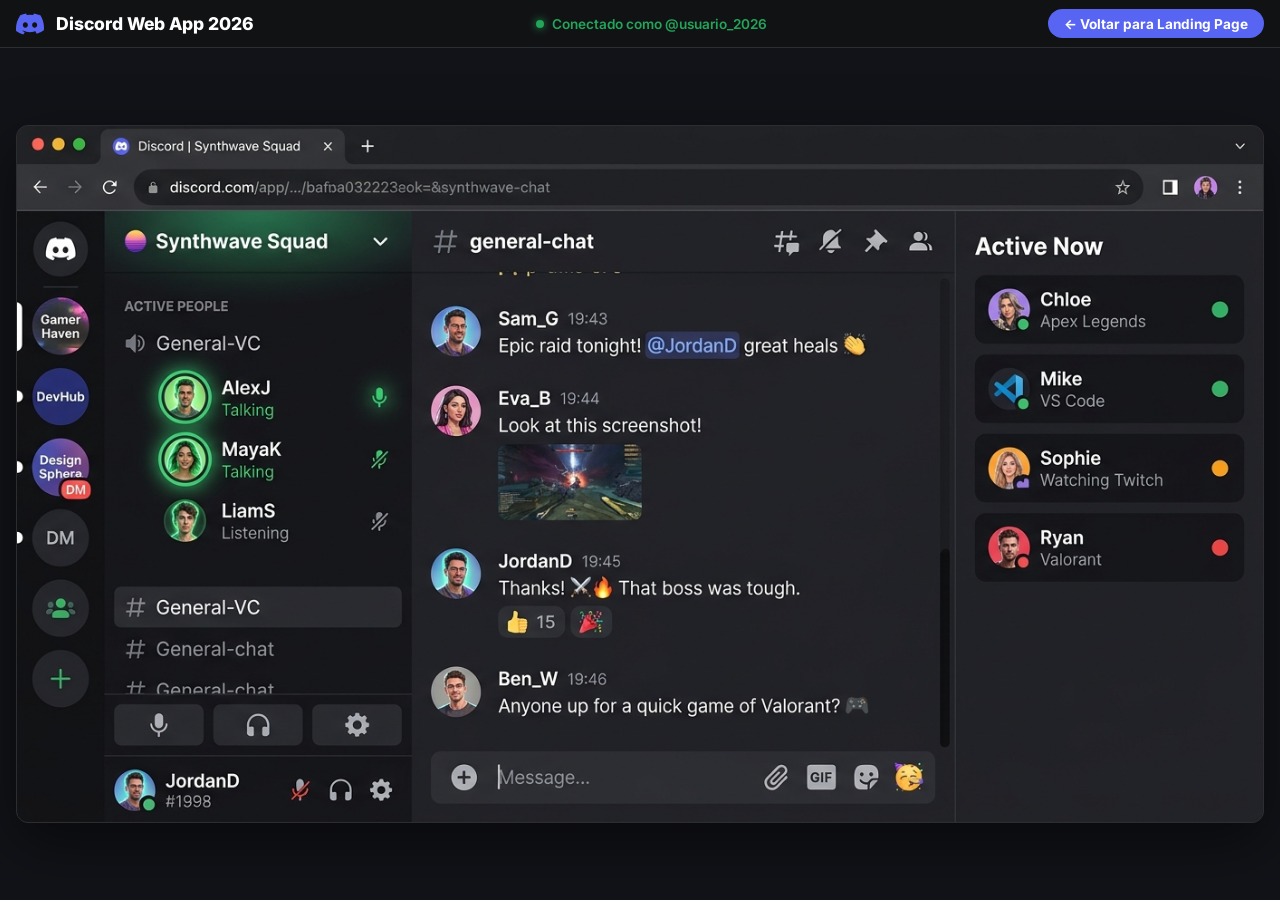
==== app.html @ fc0c8925 "atualiza landing page Discord 2026, modo escuroe  app.html e correções de layout" ====
<!DOCTYPE html>
<html lang="pt-BR">
<head>
  <meta charset="UTF-8">
  <meta name="viewport" content="width=device-width, initial-scale=1.0">
  <meta name="description" content="Discord Web App 2026 - Conecte-se com sua comunidade">
  <title>Discord - Web App (2026)</title>
  
  <!-- Favicon SVG Inline para evitar erro 404 no console -->
  <link rel="icon" type="image/svg+xml" href="data:image/svg+xml,<svg xmlns='http://www.w3.org/2000/svg' viewBox='0 0 127.14 96.36' fill='%235865F2'><path d='M107.7,8.07A105.15,105.15,0,0,0,81.47,0a72.06,72.06,0,0,0-3.36,6.83A97.68,97.68,0,0,0,49,6.83,72.37,72.37,0,0,0,45.64,0,105.89,105.89,0,0,0,19.39,8.09C2.79,32.65-1.71,56.6.54,80.21A105.73,105.73,0,0,0,32.71,96.36,77.7,77.7,0,0,0,39.6,85.25a68.42,68.42,0,0,1-10.85-5.18c.91-.66,1.8-1.34,2.66-2a75.57,75.57,0,0,0,64.32,0c.87.68,1.75,1.36,2.66-2a68.68,68.68,0,0,1-10.87,5.19,77,77,0,0,0,6.89,11.1,105.25,105.25,0,0,0,32.19-16.14c2.64-27.38-4.51-51.11-18.91-72.15ZM42.45,65.69C36.18,65.69,31,60,31,53s5-12.74,11.43-12.74S54,45.91,53.87,53,48.83,65.69,42.45,65.69Zm42.24,0C78.41,65.69,73.25,60,73.25,53s5-12.74,11.44-12.74S96.23,45.91,96.11,53,91.08,65.69,84.69,65.69Z'/></svg>">

  <!-- Google Fonts -->
  <link rel="preconnect" href="https://fonts.googleapis.com">
  <link rel="preconnect" href="https://fonts.gstatic.com" crossorigin>
  <link href="https://fonts.googleapis.com/css2?family=Inter:wght@400;600;700;800&display=swap" rel="stylesheet">
  
  <style>
    *, *::before, *::after {
      box-sizing: border-box;
      margin: 0;
      padding: 0;
    }

    body {
      font-family: 'Inter', system-ui, sans-serif;
      background-color: #1e1f22;
      color: #ffffff;
      height: 100vh;
      display: flex;
      flex-direction: column;
      overflow: hidden;
    }

    /* BARRA SUPERIOR DO APP */
    .app-topbar {
      background-color: #111214;
      height: 48px;
      display: flex;
      align-items: center;
      justify-content: space-between;
      padding-inline: 1rem;
      border-bottom: 1px solid #2b2d31;
      z-index: 100;
    }

    .topbar-brand {
      display: flex;
      align-items: center;
      gap: 0.75rem;
      text-decoration: none;
      color: #ffffff;
      font-weight: 800;
      font-size: 1.1rem;
    }

    .topbar-brand svg {
      color: #5865f2;
    }

    .btn-back {
      display: inline-flex;
      align-items: center;
      gap: 0.5rem;
      background-color: #5865f2;
      color: #ffffff;
      text-decoration: none;
      padding: 0.4rem 1rem;
      border-radius: 20px;
      font-weight: 700;
      font-size: 0.85rem;
      transition: background-color 0.2s ease, transform 0.2s ease;
    }

    .btn-back:hover {
      background-color: #4752c4;
      transform: translateY(-1px);
    }

    .topbar-status {
      display: flex;
      align-items: center;
      gap: 0.5rem;
      font-size: 0.85rem;
      color: #23a55a;
      font-weight: 600;
    }

    .status-dot {
      width: 8px;
      height: 8px;
      background-color: #23a55a;
      border-radius: 50%;
      box-shadow: 0 0 8px #23a55a;
    }

    /* CONTEÚDO PRINCIPAL COM A IMAGEM DISCORD-2026.PNG */
    .app-viewport {
      flex: 1;
      display: flex;
      align-items: center;
      justify-content: center;
      padding: 1rem;
      background-color: #121318;
      overflow: auto;
    }

    .app-mockup-wrapper {
      width: 100%;
      max-width: 1400px;
      border-radius: 12px;
      overflow: hidden;
      box-shadow: 0 20px 60px rgba(0, 0, 0, 0.5);
      border: 1px solid #2b2d31;
      background-color: #2b2d31;
    }

    .app-mockup-img {
      width: 100%;
      height: auto;
      display: block;
      object-fit: cover;
    }
  </style>
</head>
<body>

  <!-- BARRA DE NAVEGAÇÃO SUPERIOR -->
  <header class="app-topbar">
    <a href="index.html" class="topbar-brand">
      <svg width="28" height="28" viewBox="0 0 127.14 96.36" fill="currentColor">
        <path d="M107.7,8.07A105.15,105.15,0,0,0,81.47,0a72.06,72.06,0,0,0-3.36,6.83A97.68,97.68,0,0,0,49,6.83,72.37,72.37,0,0,0,45.64,0,105.89,105.89,0,0,0,19.39,8.09C2.79,32.65-1.71,56.6.54,80.21A105.73,105.73,0,0,0,32.71,96.36,77.7,77.7,0,0,0,39.6,85.25a68.42,68.42,0,0,1-10.85-5.18c.91-.66,1.8-1.34,2.66-2a75.57,75.57,0,0,0,64.32,0c.87.68,1.75,1.36,2.66-2a68.68,68.68,0,0,1-10.87,5.19,77,77,0,0,0,6.89,11.1,105.25,105.25,0,0,0,32.19-16.14c2.64-27.38-4.51-51.11-18.91-72.15ZM42.45,65.69C36.18,65.69,31,60,31,53s5-12.74,11.43-12.74S54,45.91,53.87,53,48.83,65.69,42.45,65.69Zm42.24,0C78.41,65.69,73.25,60,73.25,53s5-12.74,11.44-12.74S96.23,45.91,96.11,53,91.08,65.69,84.69,65.69Z"/>
      </svg>
      <span>Discord Web App 2026</span>
    </a>

    <div class="topbar-status">
      <span class="status-dot"></span>
      <span>Conectado como @usuario_2026</span>
    </div>

    <a href="index.html" class="btn-back">
      &larr; Voltar para Landing Page
    </a>
  </header>

  <!-- MOSTRADORES DA INTERFACE UTILIZANDO DISCORD-2026.PNG -->
  <main class="app-viewport">
    <div class="app-mockup-wrapper">
      <img src="images/discord-2026.png" alt="Interface Discord Web App 2026" class="app-mockup-img">
    </div>
  </main>

</body>
</html>
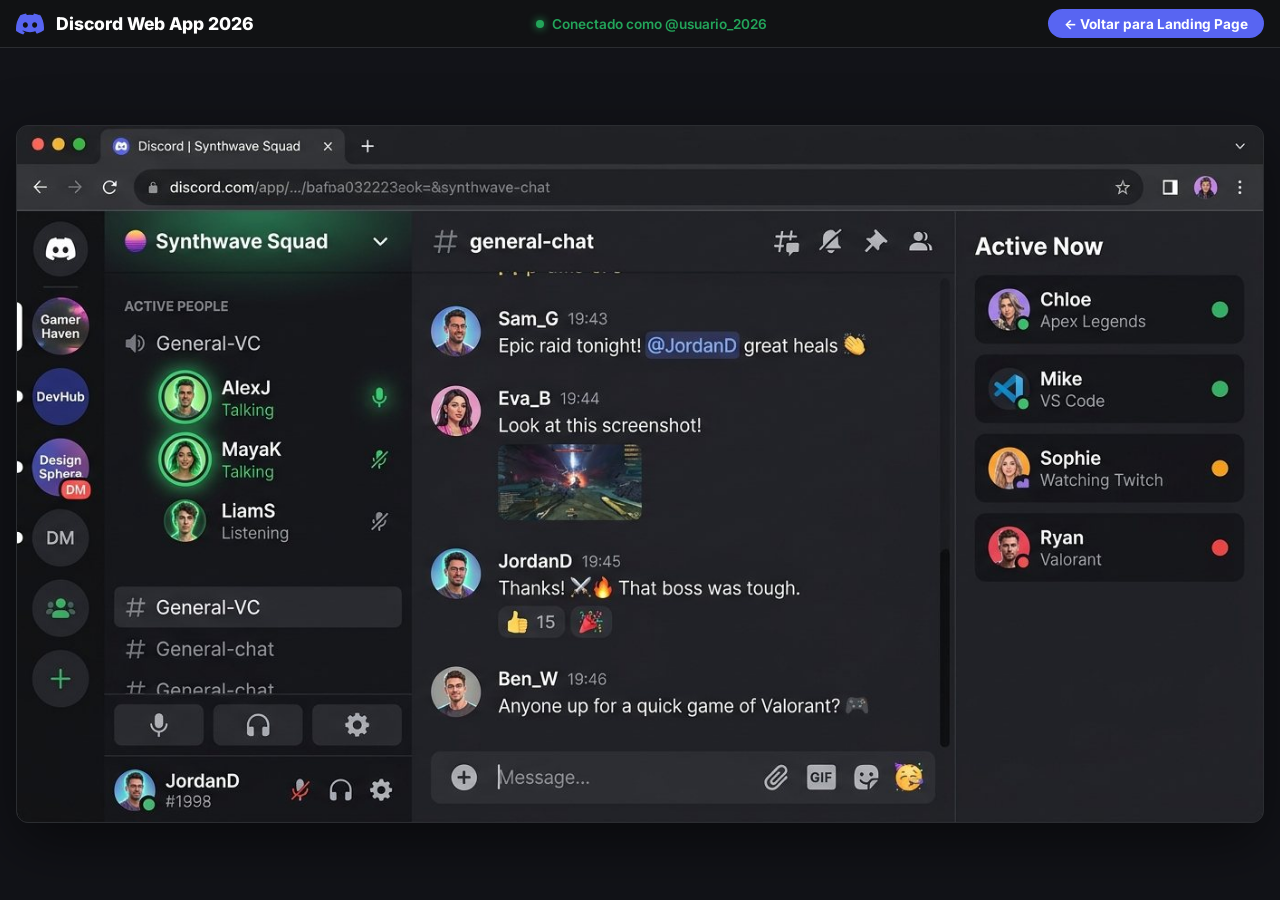
==== commit 415293a6: "refatoração com qualidade no código" ====
--- a/app.html
+++ b/app.html
@@ -1,154 +1,60 @@
 <!DOCTYPE html>
 <html lang="pt-BR">
+
 <head>
-  <meta charset="UTF-8">
-  <meta name="viewport" content="width=device-width, initial-scale=1.0">
-  <meta name="description" content="Discord Web App 2026 - Conecte-se com sua comunidade">
-  <title>Discord - Web App (2026)</title>
-  
-  <!-- Favicon SVG Inline para evitar erro 404 no console -->
-  <link rel="icon" type="image/svg+xml" href="data:image/svg+xml,<svg xmlns='http://www.w3.org/2000/svg' viewBox='0 0 127.14 96.36' fill='%235865F2'><path d='M107.7,8.07A105.15,105.15,0,0,0,81.47,0a72.06,72.06,0,0,0-3.36,6.83A97.68,97.68,0,0,0,49,6.83,72.37,72.37,0,0,0,45.64,0,105.89,105.89,0,0,0,19.39,8.09C2.79,32.65-1.71,56.6.54,80.21A105.73,105.73,0,0,0,32.71,96.36,77.7,77.7,0,0,0,39.6,85.25a68.42,68.42,0,0,1-10.85-5.18c.91-.66,1.8-1.34,2.66-2a75.57,75.57,0,0,0,64.32,0c.87.68,1.75,1.36,2.66-2a68.68,68.68,0,0,1-10.87,5.19,77,77,0,0,0,6.89,11.1,105.25,105.25,0,0,0,32.19-16.14c2.64-27.38-4.51-51.11-18.91-72.15ZM42.45,65.69C36.18,65.69,31,60,31,53s5-12.74,11.43-12.74S54,45.91,53.87,53,48.83,65.69,42.45,65.69Zm42.24,0C78.41,65.69,73.25,60,73.25,53s5-12.74,11.44-12.74S96.23,45.91,96.11,53,91.08,65.69,84.69,65.69Z'/></svg>">
+	<meta charset="UTF-8">
+	<meta name="viewport" content="width=device-width, initial-scale=1.0">
+	<meta name="theme-color" content="#5865f2">
+	<meta name="description" content="Discord Web App 2026 - Conecte-se com sua comunidade">
+	<meta property="og:title" content="Discord - Web App (2026)">
+	<meta property="og:description" content="Discord Web App 2026 - Conecte-se com sua comunidade">
+	<meta property="og:type" content="website">
+	<meta property="og:image" content="images/discord-2026.jpg">
+	<meta name="twitter:card" content="summary_large_image">
+	<title>Discord - Web App (2026)</title>
 
-  <!-- Google Fonts -->
-  <link rel="preconnect" href="https://fonts.googleapis.com">
-  <link rel="preconnect" href="https://fonts.gstatic.com" crossorigin>
-  <link href="https://fonts.googleapis.com/css2?family=Inter:wght@400;600;700;800&display=swap" rel="stylesheet">
-  
-  <style>
-    *, *::before, *::after {
-      box-sizing: border-box;
-      margin: 0;
-      padding: 0;
-    }
+	<!-- Favicon SVG Inline para evitar erro 404 no console -->
+	<link rel="icon" type="image/svg+xml"
+		href="data:image/svg+xml,<svg xmlns='http://www.w3.org/2000/svg' viewBox='0 0 127.14 96.36' fill='%235865F2'><path d='M107.7,8.07A105.15,105.15,0,0,0,81.47,0a72.06,72.06,0,0,0-3.36,6.83A97.68,97.68,0,0,0,49,6.83,72.37,72.37,0,0,0,45.64,0,105.89,105.89,0,0,0,19.39,8.09C2.79,32.65-1.71,56.6.54,80.21A105.73,105.73,0,0,0,32.71,96.36,77.7,77.7,0,0,0,39.6,85.25a68.42,68.42,0,0,1-10.85-5.18c.91-.66,1.8-1.34,2.66-2a75.57,75.57,0,0,0,64.32,0c.87.68,1.75,1.36,2.66-2a68.68,68.68,0,0,1-10.87,5.19,77,77,0,0,0,6.89,11.1,105.25,105.25,0,0,0,32.19-16.14c2.64-27.38-4.51-51.11-18.91-72.15ZM42.45,65.69C36.18,65.69,31,60,31,53s5-12.74,11.43-12.74S54,45.91,53.87,53,48.83,65.69,42.45,65.69Zm42.24,0C78.41,65.69,73.25,60,73.25,53s5-12.74,11.44-12.74S96.23,45.91,96.11,53,91.08,65.69,84.69,65.69Z'/></svg>">
 
-    body {
-      font-family: 'Inter', system-ui, sans-serif;
-      background-color: #1e1f22;
-      color: #ffffff;
-      height: 100vh;
-      display: flex;
-      flex-direction: column;
-      overflow: hidden;
-    }
+	<!-- Google Fonts -->
+	<link rel="preconnect" href="https://fonts.googleapis.com">
+	<link rel="preconnect" href="https://fonts.gstatic.com" crossorigin>
+	<link href="https://fonts.googleapis.com/css2?family=Inter:wght@400;600;700;800&display=swap" rel="stylesheet">
 
-    /* BARRA SUPERIOR DO APP */
-    .app-topbar {
-      background-color: #111214;
-      height: 48px;
-      display: flex;
-      align-items: center;
-      justify-content: space-between;
-      padding-inline: 1rem;
-      border-bottom: 1px solid #2b2d31;
-      z-index: 100;
-    }
+	<link rel="stylesheet" href="css/app.css">
+</head>
 
-    .topbar-brand {
-      display: flex;
-      align-items: center;
-      gap: 0.75rem;
-      text-decoration: none;
-      color: #ffffff;
-      font-weight: 800;
-      font-size: 1.1rem;
-    }
-
-    .topbar-brand svg {
-      color: #5865f2;
-    }
-
-    .btn-back {
-      display: inline-flex;
-      align-items: center;
-      gap: 0.5rem;
-      background-color: #5865f2;
-      color: #ffffff;
-      text-decoration: none;
-      padding: 0.4rem 1rem;
-      border-radius: 20px;
-      font-weight: 700;
-      font-size: 0.85rem;
-      transition: background-color 0.2s ease, transform 0.2s ease;
-    }
-
-    .btn-back:hover {
-      background-color: #4752c4;
-      transform: translateY(-1px);
-    }
-
-    .topbar-status {
-      display: flex;
-      align-items: center;
-      gap: 0.5rem;
-      font-size: 0.85rem;
-      color: #23a55a;
-      font-weight: 600;
-    }
-
-    .status-dot {
-      width: 8px;
-      height: 8px;
-      background-color: #23a55a;
-      border-radius: 50%;
-      box-shadow: 0 0 8px #23a55a;
-    }
-
-    /* CONTEÚDO PRINCIPAL COM A IMAGEM DISCORD-2026.PNG */
-    .app-viewport {
-      flex: 1;
-      display: flex;
-      align-items: center;
-      justify-content: center;
-      padding: 1rem;
-      background-color: #121318;
-      overflow: auto;
-    }
-
-    .app-mockup-wrapper {
-      width: 100%;
-      max-width: 1400px;
-      border-radius: 12px;
-      overflow: hidden;
-      box-shadow: 0 20px 60px rgba(0, 0, 0, 0.5);
-      border: 1px solid #2b2d31;
-      background-color: #2b2d31;
-    }
-
-    .app-mockup-img {
-      width: 100%;
-      height: auto;
-      display: block;
-      object-fit: cover;
-    }
-  </style>
-</head>
 <body>
 
-  <!-- BARRA DE NAVEGAÇÃO SUPERIOR -->
-  <header class="app-topbar">
-    <a href="index.html" class="topbar-brand">
-      <svg width="28" height="28" viewBox="0 0 127.14 96.36" fill="currentColor">
-        <path d="M107.7,8.07A105.15,105.15,0,0,0,81.47,0a72.06,72.06,0,0,0-3.36,6.83A97.68,97.68,0,0,0,49,6.83,72.37,72.37,0,0,0,45.64,0,105.89,105.89,0,0,0,19.39,8.09C2.79,32.65-1.71,56.6.54,80.21A105.73,105.73,0,0,0,32.71,96.36,77.7,77.7,0,0,0,39.6,85.25a68.42,68.42,0,0,1-10.85-5.18c.91-.66,1.8-1.34,2.66-2a75.57,75.57,0,0,0,64.32,0c.87.68,1.75,1.36,2.66-2a68.68,68.68,0,0,1-10.87,5.19,77,77,0,0,0,6.89,11.1,105.25,105.25,0,0,0,32.19-16.14c2.64-27.38-4.51-51.11-18.91-72.15ZM42.45,65.69C36.18,65.69,31,60,31,53s5-12.74,11.43-12.74S54,45.91,53.87,53,48.83,65.69,42.45,65.69Zm42.24,0C78.41,65.69,73.25,60,73.25,53s5-12.74,11.44-12.74S96.23,45.91,96.11,53,91.08,65.69,84.69,65.69Z"/>
-      </svg>
-      <span>Discord Web App 2026</span>
-    </a>
+	<!-- BARRA DE NAVEGAÇÃO SUPERIOR -->
+	<header class="app-topbar">
+		<a href="index.html" class="topbar-brand">
+			<svg width="28" height="28" viewBox="0 0 127.14 96.36" fill="currentColor" aria-hidden="true">
+				<path
+					d="M107.7,8.07A105.15,105.15,0,0,0,81.47,0a72.06,72.06,0,0,0-3.36,6.83A97.68,97.68,0,0,0,49,6.83,72.37,72.37,0,0,0,45.64,0,105.89,105.89,0,0,0,19.39,8.09C2.79,32.65-1.71,56.6.54,80.21A105.73,105.73,0,0,0,32.71,96.36,77.7,77.7,0,0,0,39.6,85.25a68.42,68.42,0,0,1-10.85-5.18c.91-.66,1.8-1.34,2.66-2a75.57,75.57,0,0,0,64.32,0c.87.68,1.75,1.36,2.66-2a68.68,68.68,0,0,1-10.87,5.19,77,77,0,0,0,6.89,11.1,105.25,105.25,0,0,0,32.19-16.14c2.64-27.38-4.51-51.11-18.91-72.15ZM42.45,65.69C36.18,65.69,31,60,31,53s5-12.74,11.43-12.74S54,45.91,53.87,53,48.83,65.69,42.45,65.69Zm42.24,0C78.41,65.69,73.25,60,73.25,53s5-12.74,11.44-12.74S96.23,45.91,96.11,53,91.08,65.69,84.69,65.69Z" />
+			</svg>
+			<span>Discord Web App 2026</span>
+		</a>
 
-    <div class="topbar-status">
-      <span class="status-dot"></span>
-      <span>Conectado como @usuario_2026</span>
-    </div>
+		<div class="topbar-status">
+			<span class="status-dot"></span>
+			<span>Conectado como @usuario_2026</span>
+		</div>
 
-    <a href="index.html" class="btn-back">
-      &larr; Voltar para Landing Page
-    </a>
-  </header>
+		<a href="index.html" class="btn-back">
+			&larr; Voltar para Landing Page
+		</a>
+	</header>
 
-  <!-- MOSTRADORES DA INTERFACE UTILIZANDO DISCORD-2026.PNG -->
-  <main class="app-viewport">
-    <div class="app-mockup-wrapper">
-      <img src="images/discord-2026.png" alt="Interface Discord Web App 2026" class="app-mockup-img">
-    </div>
-  </main>
+	<!-- MOSTRADORES DA INTERFACE UTILIZANDO DISCORD-2026.JPG -->
+	<main class="app-viewport">
+		<div class="app-mockup-wrapper">
+			<img src="images/discord-2026.jpg" alt="Interface Discord Web App 2026" class="app-mockup-img"
+				width="1376" height="768" fetchpriority="high">
+		</div>
+	</main>
 
 </body>
-</html>
+
+</html>
--- a/css/app.css
+++ b/css/app.css
@@ -0,0 +1,140 @@
+/* ===================================================
+   DISCORD WEB APP 2026 - APP STYLE SYSTEM
+   Author: Pedro Zeferino da Silva
+   =================================================== */
+
+/* ---------------------------------------------------
+   1. RESET E CONFIGURAÇÕES GERAIS
+   --------------------------------------------------- */
+*,
+*::before,
+*::after {
+	box-sizing: border-box;
+	margin: 0;
+	padding: 0;
+}
+
+body {
+	font-family: 'Inter', system-ui, sans-serif;
+	background-color: #1e1f22;
+	color: #ffffff;
+	height: 100vh;
+	height: 100dvh;
+	display: flex;
+	flex-direction: column;
+	overflow: hidden;
+}
+
+/* Foco visível para navegação por teclado */
+a:focus-visible {
+	outline: 3px solid #5865f2;
+	outline-offset: 2px;
+	border-radius: 4px;
+}
+
+/* ---------------------------------------------------
+   2. BARRA SUPERIOR DO APP
+   --------------------------------------------------- */
+.app-topbar {
+	background-color: #111214;
+	height: 48px;
+	display: flex;
+	align-items: center;
+	justify-content: space-between;
+	padding-inline: 1rem;
+	border-bottom: 1px solid #2b2d31;
+	z-index: 100;
+}
+
+.topbar-brand {
+	display: flex;
+	align-items: center;
+	gap: 0.75rem;
+	text-decoration: none;
+	color: #ffffff;
+	font-weight: 800;
+	font-size: 1.1rem;
+}
+
+.topbar-brand svg {
+	color: #5865f2;
+}
+
+.btn-back {
+	display: inline-flex;
+	align-items: center;
+	gap: 0.5rem;
+	background-color: #5865f2;
+	color: #ffffff;
+	text-decoration: none;
+	padding: 0.4rem 1rem;
+	border-radius: 20px;
+	font-weight: 700;
+	font-size: 0.85rem;
+	transition: background-color 0.2s ease, transform 0.2s ease;
+}
+
+.btn-back:hover {
+	background-color: #4752c4;
+	transform: translateY(-1px);
+}
+
+.topbar-status {
+	display: flex;
+	align-items: center;
+	gap: 0.5rem;
+	font-size: 0.85rem;
+	color: #23a55a;
+	font-weight: 600;
+}
+
+.status-dot {
+	width: 8px;
+	height: 8px;
+	background-color: #23a55a;
+	border-radius: 50%;
+	box-shadow: 0 0 8px #23a55a;
+}
+
+/* ---------------------------------------------------
+   3. CONTEÚDO PRINCIPAL (MOCKUP DO APP)
+   --------------------------------------------------- */
+.app-viewport {
+	flex: 1;
+	display: flex;
+	align-items: center;
+	justify-content: center;
+	padding: 1rem;
+	background-color: #121318;
+	overflow: auto;
+}
+
+.app-mockup-wrapper {
+	width: 100%;
+	max-width: 1400px;
+	border-radius: 12px;
+	overflow: hidden;
+	box-shadow: 0 20px 60px rgba(0, 0, 0, 0.5);
+	border: 1px solid #2b2d31;
+	background-color: #2b2d31;
+}
+
+.app-mockup-img {
+	width: 100%;
+	height: auto;
+	display: block;
+	object-fit: cover;
+}
+
+/* ---------------------------------------------------
+   4. ACESSIBILIDADE: MOVIMENTO REDUZIDO
+   --------------------------------------------------- */
+@media (prefers-reduced-motion: reduce) {
+	*,
+	*::before,
+	*::after {
+		animation-duration: 0.01ms !important;
+		animation-iteration-count: 1 !important;
+		transition-duration: 0.01ms !important;
+	}
+}
